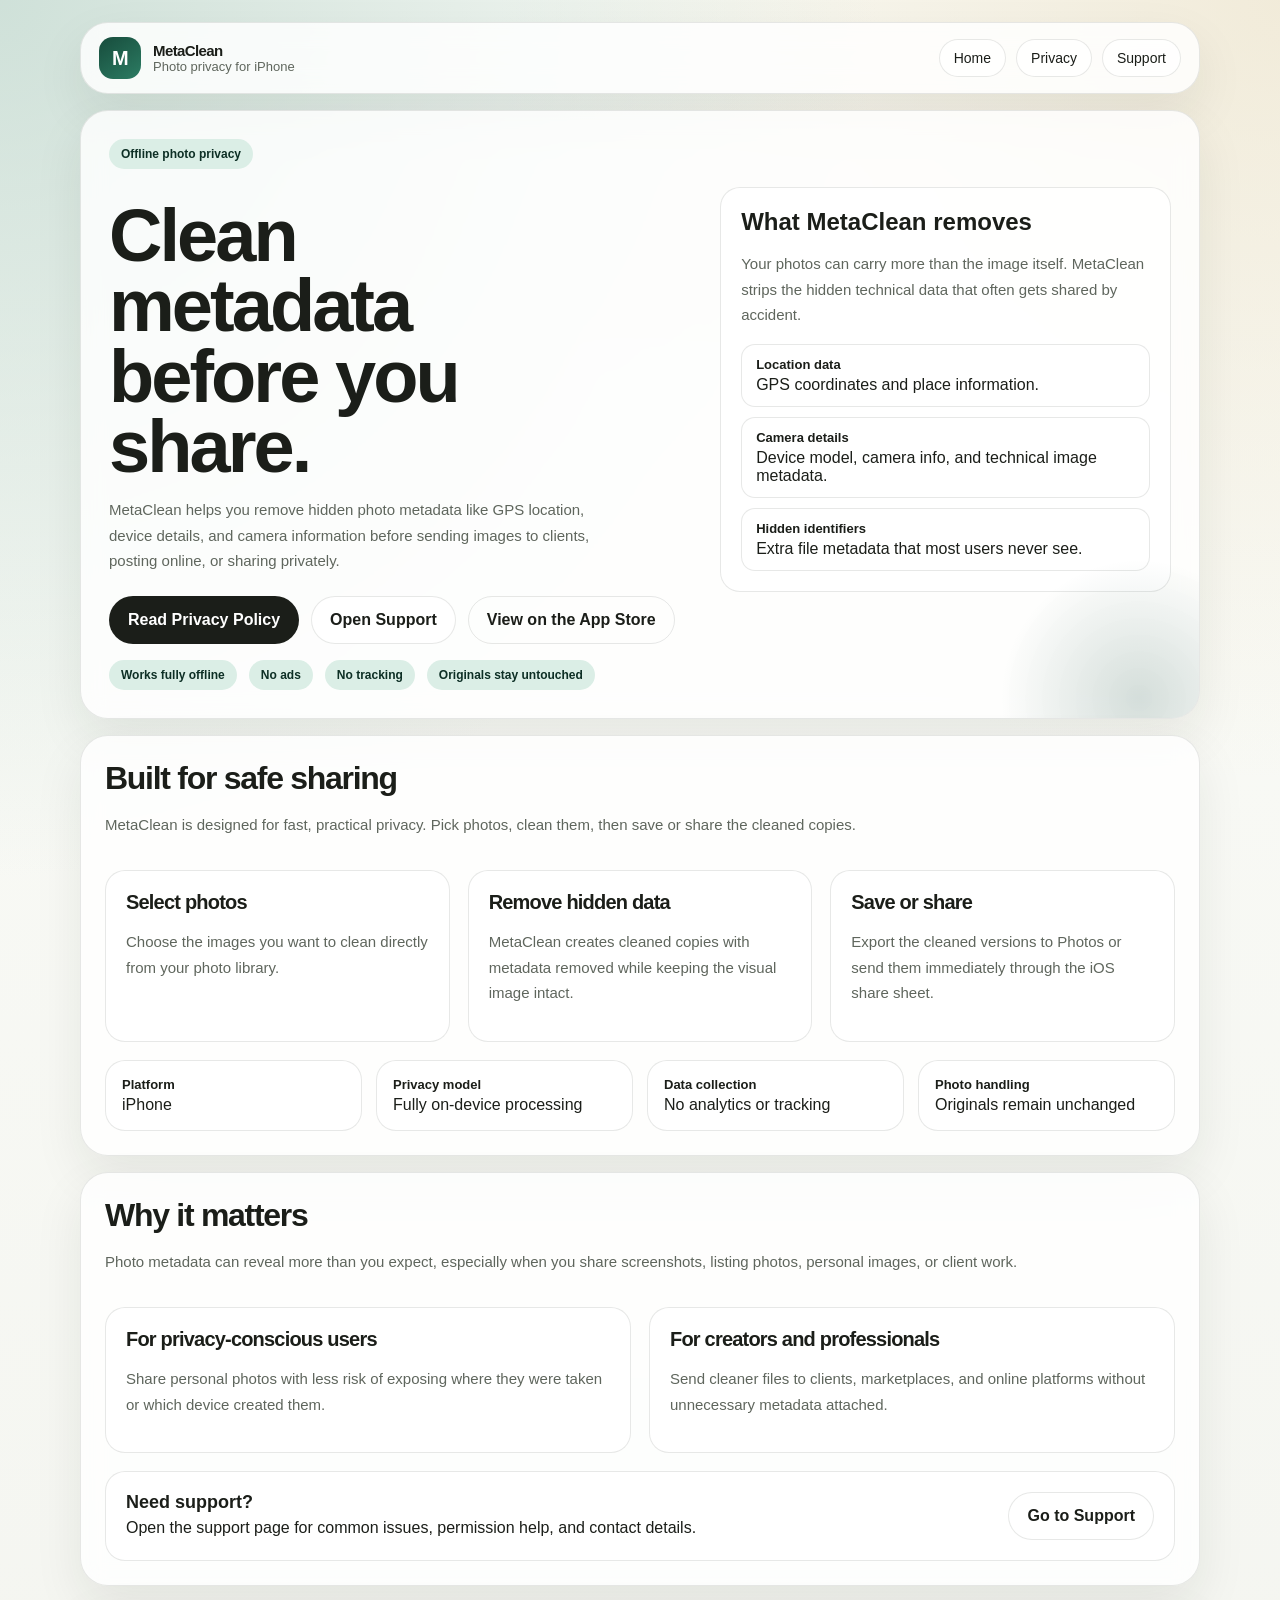
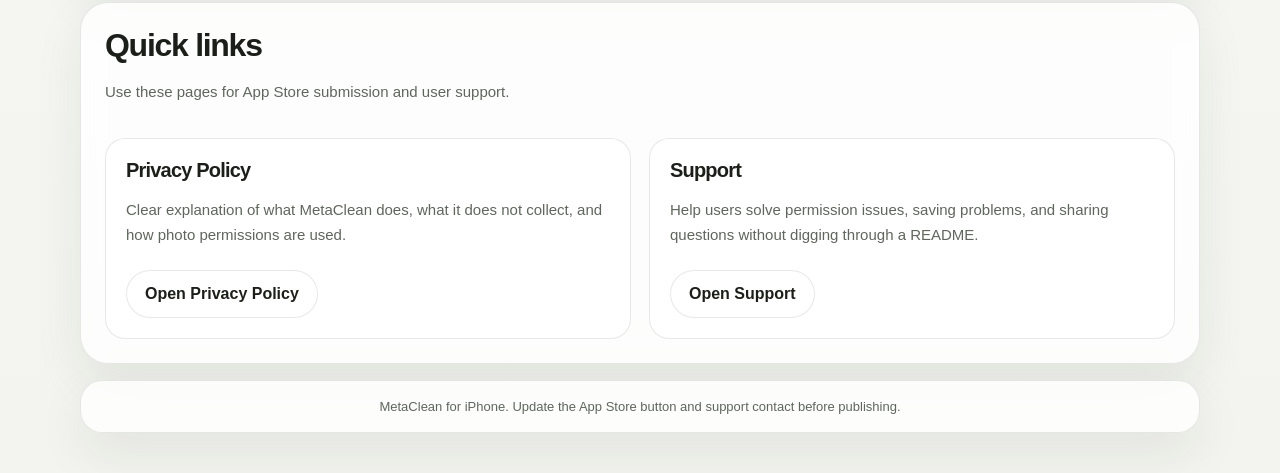
==== index.html @ 7aa1f801 "Add files via upload Add MetaClean landing, privacy, and support pages" ====
<!DOCTYPE html>
<html lang="en">
<head>
  <meta charset="utf-8">
  <meta name="viewport" content="width=device-width, initial-scale=1">
  <title>MetaClean | Clean Metadata. Keep Privacy.</title>
  <meta name="description" content="MetaClean is an iPhone app that removes hidden photo metadata like GPS location, device details, and camera information before you share.">
  <meta name="keywords" content="photo metadata remover iphone, remove exif ios, gps remover photos, privacy photo app, clean metadata, metaclean">
  <meta name="robots" content="index,follow">
  <meta property="og:type" content="website">
  <meta property="og:title" content="MetaClean | Clean Metadata. Keep Privacy.">
  <meta property="og:description" content="Remove hidden photo metadata before you share. MetaClean works fully on-device and keeps your original photos untouched.">
  <meta property="og:url" content="https://muradiye8285.github.io/metaclean-privacy-policy/">
  <meta property="og:site_name" content="MetaClean">
  <link rel="canonical" href="https://muradiye8285.github.io/metaclean-privacy-policy/">
  <link rel="stylesheet" href="styles.css">
  <script type="application/ld+json">
    {
      "@context": "https://schema.org",
      "@type": "SoftwareApplication",
      "name": "MetaClean",
      "operatingSystem": "iOS",
      "applicationCategory": "PhotoApplication",
      "description": "MetaClean removes hidden metadata from photos before you share them.",
      "url": "https://muradiye8285.github.io/metaclean-privacy-policy/",
      "offers": {
        "@type": "Offer",
        "price": "0",
        "priceCurrency": "USD"
      },
      "featureList": [
        "Remove GPS metadata",
        "Remove device and camera details",
        "Create cleaned copies while keeping originals unchanged",
        "Share or save cleaned photos",
        "Works fully offline"
      ]
    }
  </script>
</head>
<body>
  <main class="page">
    <header class="topbar">
      <a class="brand" href="index.html">
        <span class="brand-mark">M</span>
        <span class="brand-copy">
          <strong>MetaClean</strong>
          <span>Photo privacy for iPhone</span>
        </span>
      </a>
      <nav class="nav">
        <a href="index.html">Home</a>
        <a href="privacy.html">Privacy</a>
        <a href="support.html">Support</a>
      </nav>
    </header>

    <section class="hero">
      <span class="eyebrow">Offline photo privacy</span>
      <div class="hero-grid">
        <div class="hero-copy">
          <h1>Clean metadata before you share.</h1>
          <p>
            MetaClean helps you remove hidden photo metadata like GPS location,
            device details, and camera information before sending images to
            clients, posting online, or sharing privately.
          </p>
          <div class="actions">
            <a class="button" href="privacy.html">Read Privacy Policy</a>
            <a class="button secondary" href="support.html">Open Support</a>
            <a class="button ghost" href="https://apps.apple.com/us/app/metaclean-photo-privacy/id6758521423">View on the App Store</a>
          </div>
          <div class="chips">
            <span class="pill">Works fully offline</span>
            <span class="pill">No ads</span>
            <span class="pill">No tracking</span>
            <span class="pill">Originals stay untouched</span>
          </div>
        </div>

        <aside class="hero-panel">
          <h2>What MetaClean removes</h2>
          <p>Your photos can carry more than the image itself. MetaClean strips the hidden technical data that often gets shared by accident.</p>
          <div class="mini-list">
            <div>
              <strong>Location data</strong>
              <span>GPS coordinates and place information.</span>
            </div>
            <div>
              <strong>Camera details</strong>
              <span>Device model, camera info, and technical image metadata.</span>
            </div>
            <div>
              <strong>Hidden identifiers</strong>
              <span>Extra file metadata that most users never see.</span>
            </div>
          </div>
        </aside>
      </div>
    </section>

    <section class="section">
      <div class="section-head">
        <div>
          <h2>Built for safe sharing</h2>
          <p>MetaClean is designed for fast, practical privacy. Pick photos, clean them, then save or share the cleaned copies.</p>
        </div>
      </div>
      <div class="grid-3">
        <article class="card">
          <h3>Select photos</h3>
          <p>Choose the images you want to clean directly from your photo library.</p>
        </article>
        <article class="card">
          <h3>Remove hidden data</h3>
          <p>MetaClean creates cleaned copies with metadata removed while keeping the visual image intact.</p>
        </article>
        <article class="card">
          <h3>Save or share</h3>
          <p>Export the cleaned versions to Photos or send them immediately through the iOS share sheet.</p>
        </article>
      </div>

      <div class="meta-grid">
        <div class="meta-block">
          <strong>Platform</strong>
          <span>iPhone</span>
        </div>
        <div class="meta-block">
          <strong>Privacy model</strong>
          <span>Fully on-device processing</span>
        </div>
        <div class="meta-block">
          <strong>Data collection</strong>
          <span>No analytics or tracking</span>
        </div>
        <div class="meta-block">
          <strong>Photo handling</strong>
          <span>Originals remain unchanged</span>
        </div>
      </div>
    </section>

    <section class="section">
      <div class="section-head">
        <div>
          <h2>Why it matters</h2>
          <p>Photo metadata can reveal more than you expect, especially when you share screenshots, listing photos, personal images, or client work.</p>
        </div>
      </div>
      <div class="grid-2">
        <article class="card">
          <h3>For privacy-conscious users</h3>
          <p>Share personal photos with less risk of exposing where they were taken or which device created them.</p>
        </article>
        <article class="card">
          <h3>For creators and professionals</h3>
          <p>Send cleaner files to clients, marketplaces, and online platforms without unnecessary metadata attached.</p>
        </article>
      </div>
      <div class="callout">
        <div>
          <strong>Need support?</strong>
          <span>Open the support page for common issues, permission help, and contact details.</span>
        </div>
        <a class="button secondary" href="support.html">Go to Support</a>
      </div>
    </section>

    <section class="section">
      <div class="section-head">
        <div>
          <h2>Quick links</h2>
          <p>Use these pages for App Store submission and user support.</p>
        </div>
      </div>
      <div class="grid-2">
        <article class="card">
          <h3>Privacy Policy</h3>
          <p>Clear explanation of what MetaClean does, what it does not collect, and how photo permissions are used.</p>
          <div class="actions">
            <a class="button secondary" href="privacy.html">Open Privacy Policy</a>
          </div>
        </article>
        <article class="card">
          <h3>Support</h3>
          <p>Help users solve permission issues, saving problems, and sharing questions without digging through a README.</p>
          <div class="actions">
            <a class="button secondary" href="support.html">Open Support</a>
          </div>
        </article>
      </div>
    </section>

    <footer class="footer">
      MetaClean for iPhone. Update the App Store button and support contact before publishing.
    </footer>
  </main>
</body>
</html>
---- styles.css ----
:root {
  color-scheme: light;
  --bg: #f3f4ef;
  --bg-strong: #e7eadf;
  --panel: rgba(255, 255, 255, 0.82);
  --panel-strong: #ffffff;
  --text: #1b1e19;
  --muted: #5f665d;
  --line: rgba(27, 30, 25, 0.1);
  --accent: #174c3c;
  --accent-soft: #dbeee6;
  --accent-strong: #0d2f25;
  --warm: #ede7d7;
  --shadow: 0 20px 50px rgba(23, 35, 28, 0.08);
  --radius-xl: 28px;
  --radius-lg: 20px;
  --radius-md: 16px;
  --max: 1120px;
}

* {
  box-sizing: border-box;
}

html {
  scroll-behavior: smooth;
}

body {
  margin: 0;
  font-family: Inter, "Segoe UI", Arial, sans-serif;
  color: var(--text);
  background:
    radial-gradient(circle at top left, rgba(196, 218, 209, 0.8), transparent 36%),
    radial-gradient(circle at top right, rgba(239, 231, 210, 0.8), transparent 32%),
    linear-gradient(180deg, #fbfcf8 0%, var(--bg) 100%);
}

a {
  color: inherit;
}

img {
  max-width: 100%;
  display: block;
}

.page {
  width: min(calc(100% - 28px), var(--max));
  margin: 0 auto;
  padding: 22px 0 40px;
}

.topbar,
.hero,
.section,
.footer {
  backdrop-filter: blur(12px);
  background: var(--panel);
  border: 1px solid var(--line);
  box-shadow: var(--shadow);
}

.topbar,
.hero,
.section {
  border-radius: var(--radius-xl);
}

.topbar {
  display: flex;
  align-items: center;
  justify-content: space-between;
  gap: 16px;
  padding: 14px 18px;
}

.brand {
  display: flex;
  align-items: center;
  gap: 12px;
  text-decoration: none;
}

.brand-mark {
  width: 42px;
  height: 42px;
  border-radius: 14px;
  display: grid;
  place-items: center;
  background: linear-gradient(145deg, var(--accent), #2c7c63);
  color: #fff;
  font-size: 20px;
  font-weight: 800;
  letter-spacing: -0.04em;
}

.brand-copy strong,
.hero h1,
.section h2,
.card h3,
.faq h3 {
  letter-spacing: -0.04em;
}

.brand-copy strong {
  display: block;
  font-size: 15px;
}

.brand-copy span {
  display: block;
  font-size: 13px;
  color: var(--muted);
}

.nav {
  display: flex;
  flex-wrap: wrap;
  gap: 10px;
}

.nav a,
.chip,
.button {
  border-radius: 999px;
  text-decoration: none;
}

.nav a,
.chip {
  border: 1px solid var(--line);
  background: rgba(255, 255, 255, 0.7);
}

.nav a {
  padding: 10px 14px;
  font-size: 14px;
}

.hero {
  margin-top: 16px;
  padding: 28px;
  overflow: hidden;
  position: relative;
}

.hero::after {
  content: "";
  position: absolute;
  inset: auto -80px -120px auto;
  width: 280px;
  height: 280px;
  border-radius: 50%;
  background: radial-gradient(circle, rgba(23, 76, 60, 0.18), transparent 70%);
  pointer-events: none;
}

.eyebrow,
.pill {
  display: inline-flex;
  align-items: center;
  gap: 8px;
  padding: 8px 12px;
  font-size: 12px;
  font-weight: 700;
  color: var(--accent-strong);
  background: var(--accent-soft);
  border-radius: 999px;
}

.hero-grid,
.grid-2,
.grid-3 {
  display: grid;
  gap: 18px;
}

.hero-grid {
  grid-template-columns: 1.25fr 0.95fr;
  align-items: start;
  margin-top: 18px;
}

.hero h1 {
  margin: 14px 0 12px;
  font-size: clamp(38px, 7vw, 74px);
  line-height: 0.95;
  max-width: 10ch;
}

.hero p,
.section p,
.card p,
.faq p,
li {
  color: var(--muted);
  line-height: 1.7;
  font-size: 15px;
}

.hero-copy p {
  max-width: 58ch;
}

.actions,
.chips {
  display: flex;
  flex-wrap: wrap;
  gap: 12px;
}

.actions {
  margin-top: 22px;
}

.chips {
  margin-top: 16px;
}

.button {
  display: inline-flex;
  align-items: center;
  justify-content: center;
  min-height: 48px;
  padding: 0 18px;
  border: 1px solid transparent;
  background: var(--text);
  color: #fff;
  font-weight: 700;
}

.button.secondary {
  background: rgba(255, 255, 255, 0.75);
  border-color: var(--line);
  color: var(--text);
}

.button.ghost {
  background: transparent;
  border-color: var(--line);
  color: var(--text);
}

.hero-panel,
.card,
.faq,
.meta-block,
.callout {
  background: rgba(255, 255, 255, 0.78);
  border: 1px solid var(--line);
  border-radius: var(--radius-lg);
}

.hero-panel {
  padding: 20px;
}

.hero-panel h2 {
  margin: 0 0 10px;
  font-size: 24px;
}

.mini-list {
  display: grid;
  gap: 10px;
  margin-top: 16px;
}

.mini-list div {
  padding: 12px 14px;
  background: var(--panel-strong);
  border: 1px solid var(--line);
  border-radius: 14px;
}

.mini-list strong,
.meta-block strong {
  display: block;
  font-size: 13px;
  margin-bottom: 4px;
}

.section {
  margin-top: 16px;
  padding: 24px;
}

.section h2 {
  margin: 0 0 10px;
  font-size: 32px;
}

.section-head {
  display: flex;
  justify-content: space-between;
  align-items: end;
  gap: 14px;
  margin-bottom: 18px;
}

.grid-2 {
  grid-template-columns: repeat(2, minmax(0, 1fr));
}

.grid-3 {
  grid-template-columns: repeat(3, minmax(0, 1fr));
}

.card {
  padding: 20px;
}

.card h3,
.faq h3 {
  margin: 0 0 10px;
  font-size: 20px;
}

.feature-list,
.plain-list {
  margin: 14px 0 0;
  padding-left: 18px;
}

.meta-grid {
  display: grid;
  grid-template-columns: repeat(4, minmax(0, 1fr));
  gap: 14px;
  margin-top: 18px;
}

.meta-block {
  padding: 16px;
}

.faq-grid {
  display: grid;
  gap: 14px;
}

.faq {
  padding: 18px;
}

.callout {
  display: flex;
  flex-wrap: wrap;
  justify-content: space-between;
  gap: 16px;
  padding: 20px;
  margin-top: 18px;
}

.callout strong {
  display: block;
  margin-bottom: 6px;
  font-size: 18px;
}

.footer {
  margin-top: 16px;
  border-radius: 22px;
  padding: 18px 20px;
  text-align: center;
  color: var(--muted);
  font-size: 13px;
}

.legal {
  display: grid;
  gap: 14px;
}

.legal section {
  padding: 20px;
  background: rgba(255, 255, 255, 0.74);
  border: 1px solid var(--line);
  border-radius: 18px;
}

.legal h3 {
  margin: 0 0 10px;
  font-size: 20px;
  letter-spacing: -0.03em;
}

@media (max-width: 920px) {
  .hero-grid,
  .grid-2,
  .grid-3,
  .meta-grid {
    grid-template-columns: 1fr;
  }

  .section-head,
  .topbar {
    align-items: start;
    flex-direction: column;
  }

  .hero h1 {
    max-width: 12ch;
  }
}

@media (max-width: 640px) {
  .page {
    width: min(calc(100% - 18px), var(--max));
    padding-top: 14px;
  }

  .hero,
  .section {
    padding: 20px;
  }

  .hero h1 {
    font-size: clamp(34px, 11vw, 52px);
    max-width: 100%;
  }
}
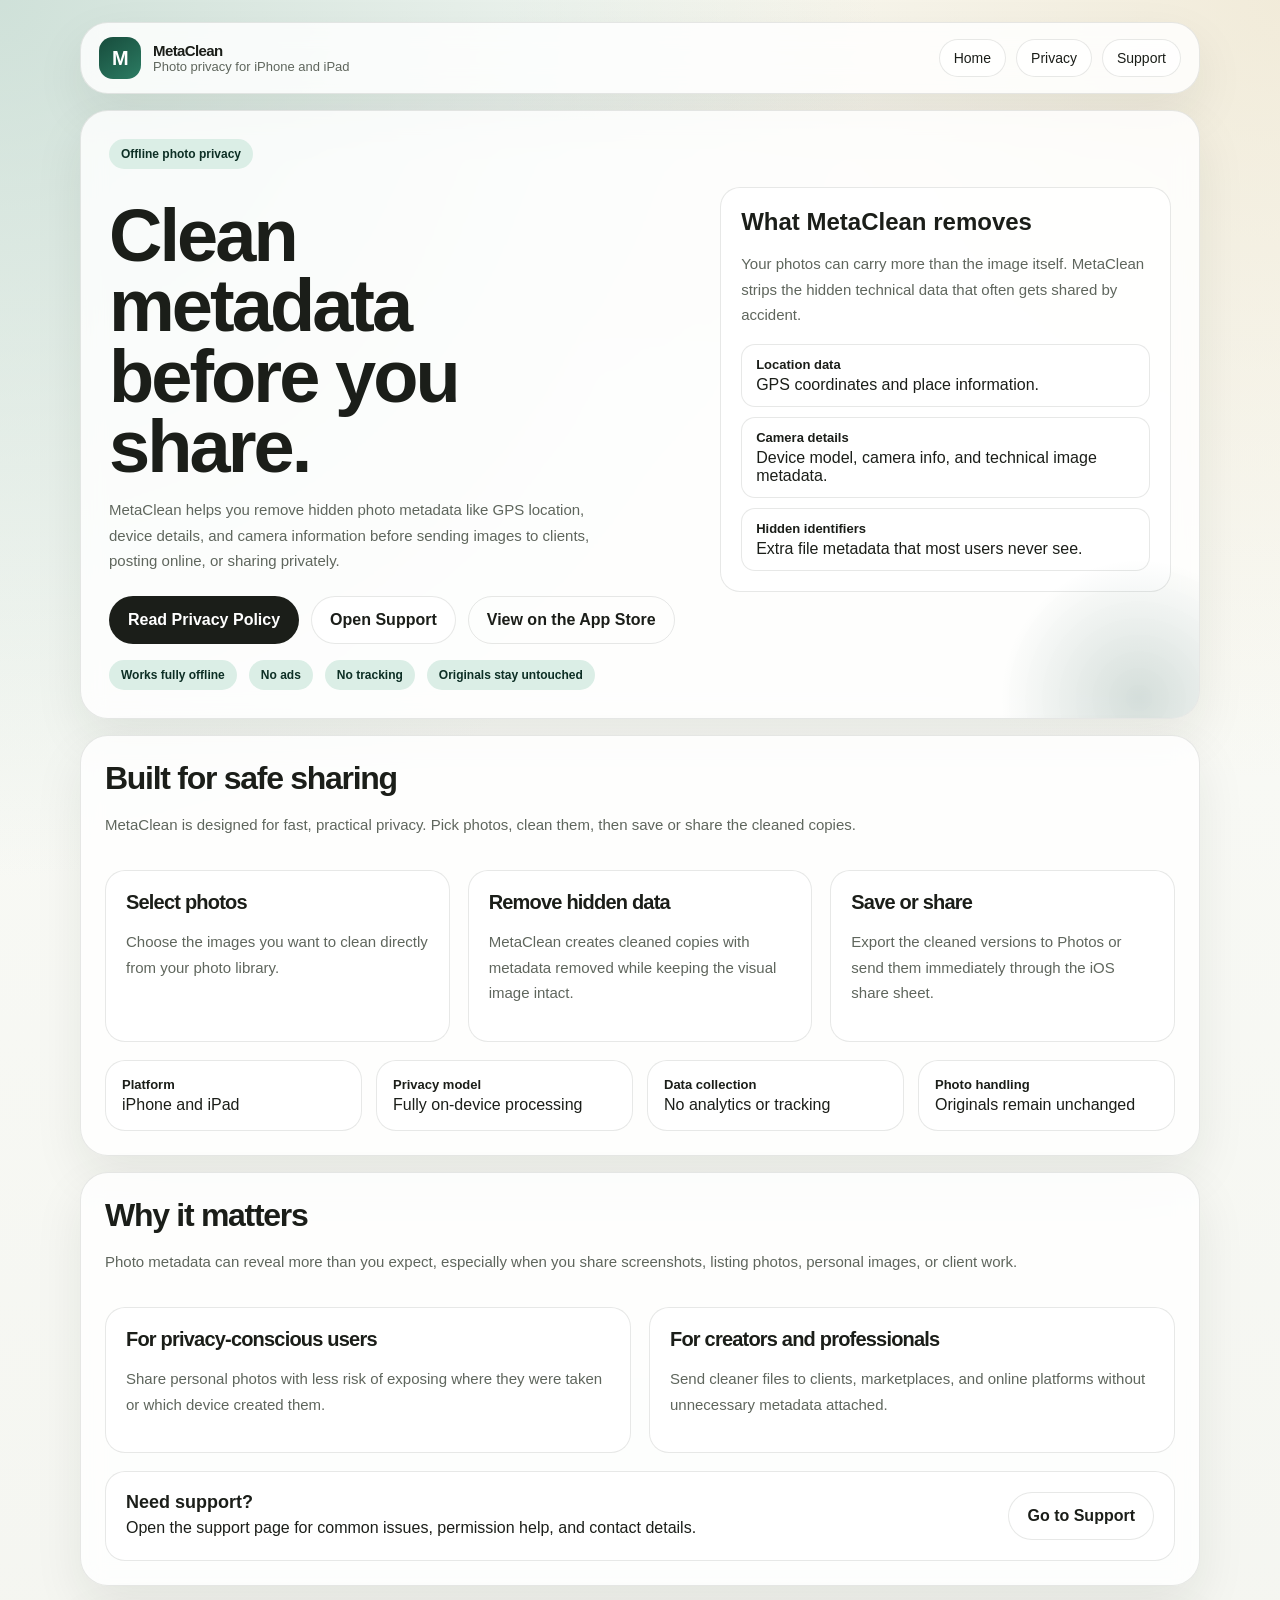
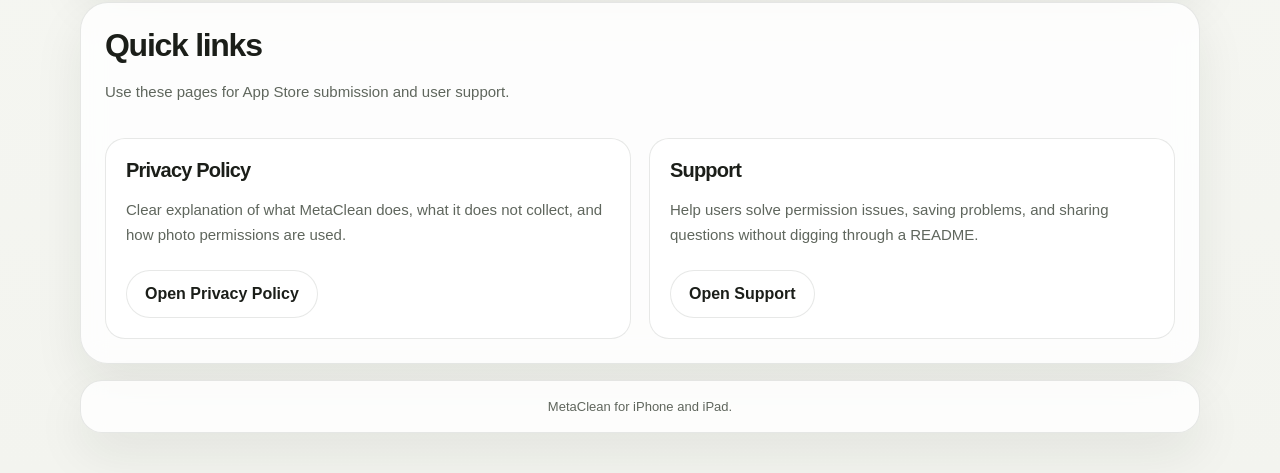
==== commit e51210e8: "Polish MetaClean privacy pages" ====
--- a/index.html
+++ b/index.html
@@ -4,7 +4,7 @@
   <meta charset="utf-8">
   <meta name="viewport" content="width=device-width, initial-scale=1">
   <title>MetaClean | Clean Metadata. Keep Privacy.</title>
-  <meta name="description" content="MetaClean is an iPhone app that removes hidden photo metadata like GPS location, device details, and camera information before you share.">
+  <meta name="description" content="MetaClean is an iPhone and iPad app that removes hidden photo metadata like GPS location, device details, and camera information before you share.">
   <meta name="keywords" content="photo metadata remover iphone, remove exif ios, gps remover photos, privacy photo app, clean metadata, metaclean">
   <meta name="robots" content="index,follow">
   <meta property="og:type" content="website">
@@ -45,7 +45,7 @@
         <span class="brand-mark">M</span>
         <span class="brand-copy">
           <strong>MetaClean</strong>
-          <span>Photo privacy for iPhone</span>
+          <span>Photo privacy for iPhone and iPad</span>
         </span>
       </a>
       <nav class="nav">
@@ -124,7 +124,7 @@
       <div class="meta-grid">
         <div class="meta-block">
           <strong>Platform</strong>
-          <span>iPhone</span>
+          <span>iPhone and iPad</span>
         </div>
         <div class="meta-block">
           <strong>Privacy model</strong>
@@ -193,7 +193,7 @@
     </section>
 
     <footer class="footer">
-      MetaClean for iPhone. Update the App Store button and support contact before publishing.
+      MetaClean for iPhone and iPad.
     </footer>
   </main>
 </body>
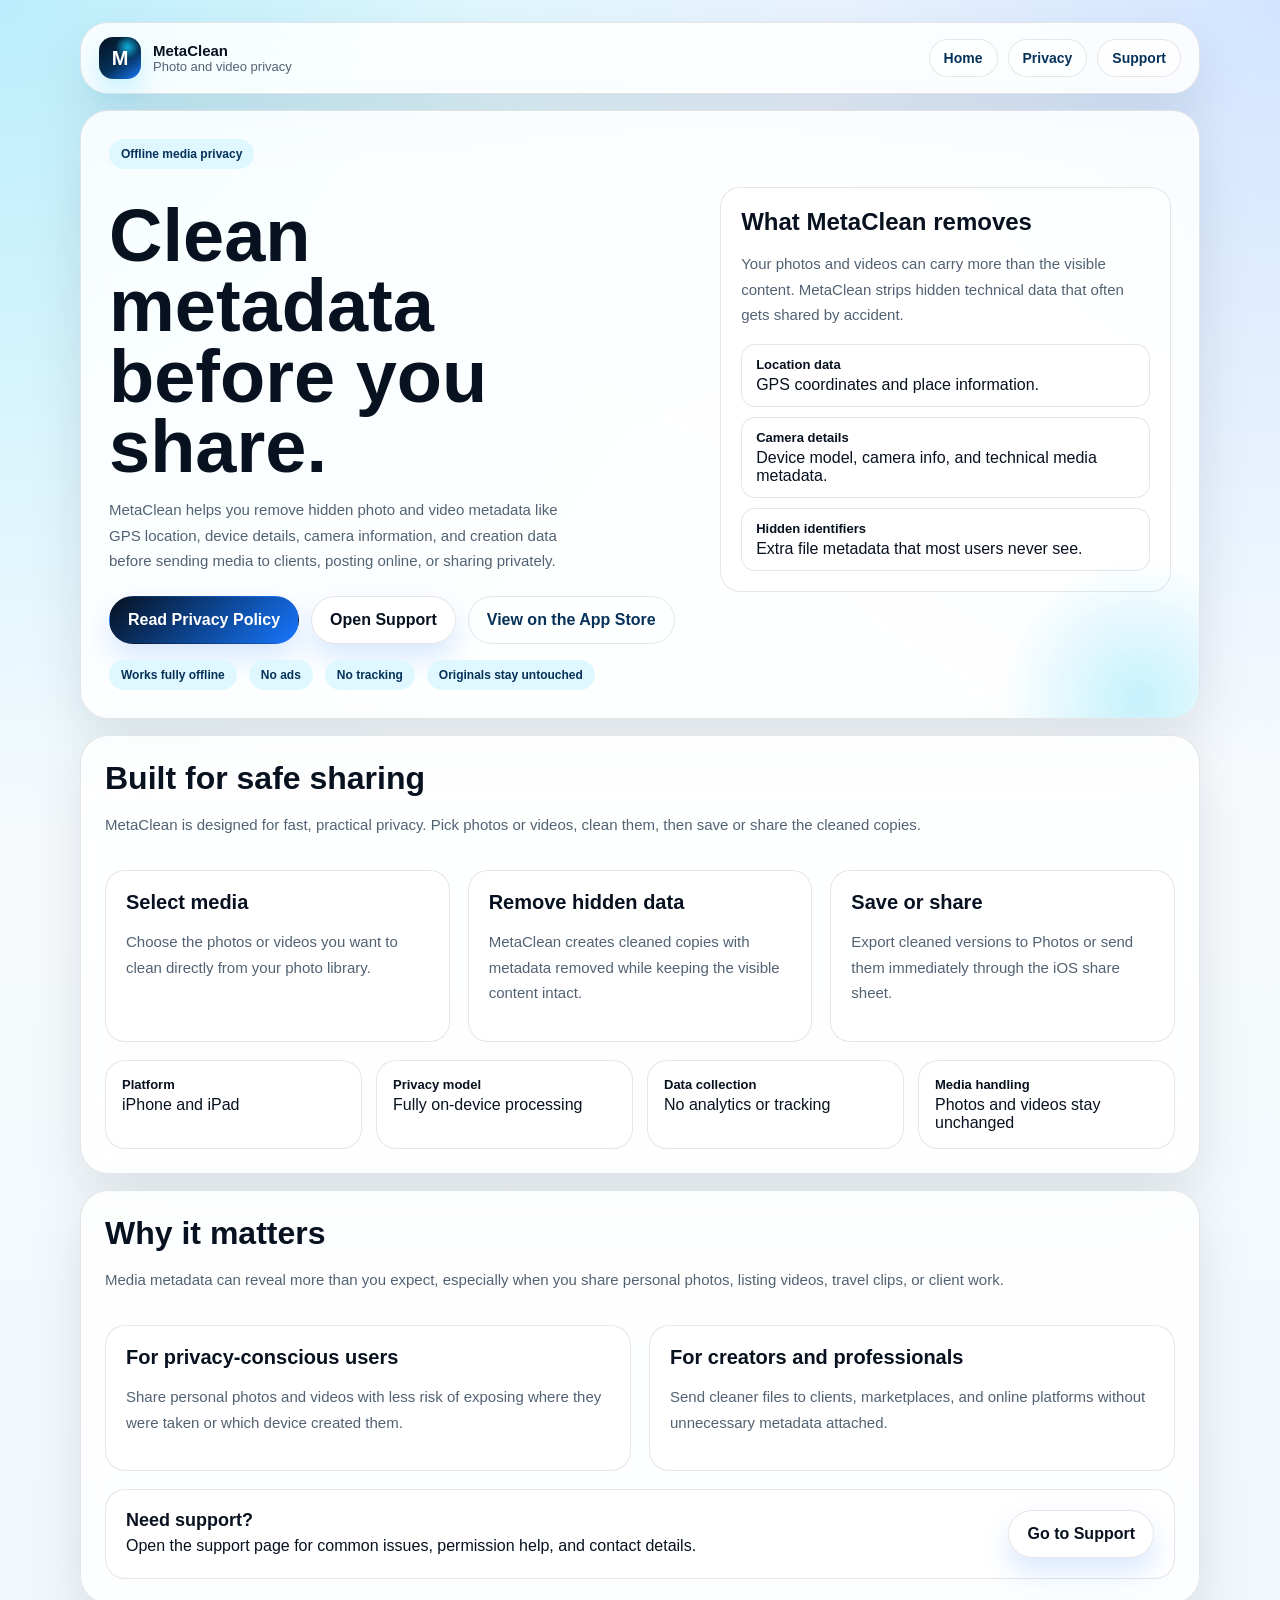
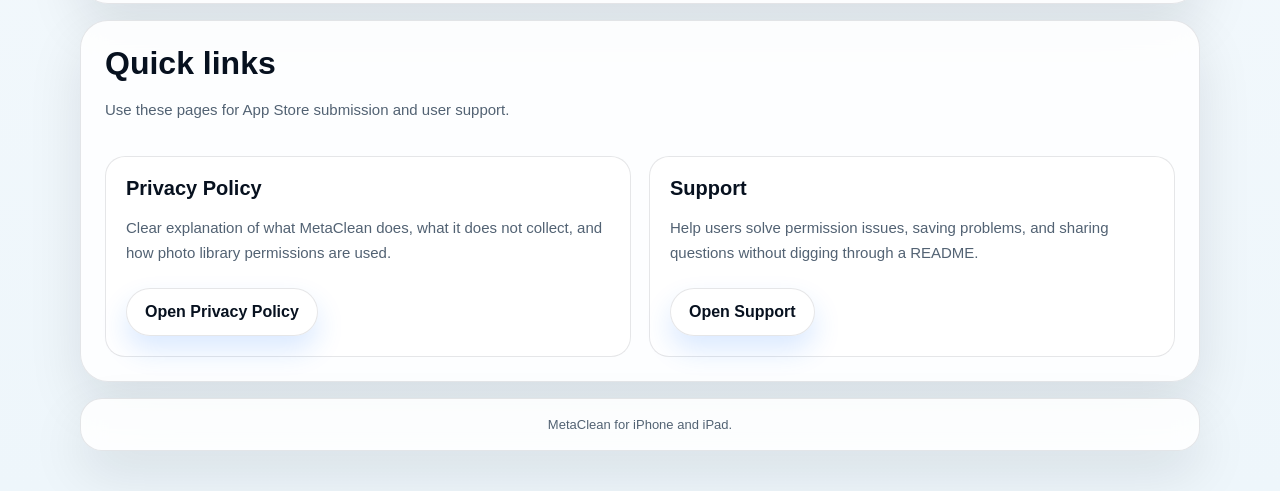
==== commit 05e59f45: "Add files via upload" ====
--- a/index.html
+++ b/index.html
@@ -4,12 +4,12 @@
   <meta charset="utf-8">
   <meta name="viewport" content="width=device-width, initial-scale=1">
   <title>MetaClean | Clean Metadata. Keep Privacy.</title>
-  <meta name="description" content="MetaClean is an iPhone and iPad app that removes hidden photo metadata like GPS location, device details, and camera information before you share.">
-  <meta name="keywords" content="photo metadata remover iphone, remove exif ios, gps remover photos, privacy photo app, clean metadata, metaclean">
+  <meta name="description" content="MetaClean is an iPhone and iPad app that removes hidden photo and video metadata like GPS location, device details, camera information, and creation data before you share.">
+  <meta name="keywords" content="photo metadata remover iphone, video metadata remover ios, remove exif ios, gps remover photos, privacy photo app, clean metadata, metaclean">
   <meta name="robots" content="index,follow">
   <meta property="og:type" content="website">
   <meta property="og:title" content="MetaClean | Clean Metadata. Keep Privacy.">
-  <meta property="og:description" content="Remove hidden photo metadata before you share. MetaClean works fully on-device and keeps your original photos untouched.">
+  <meta property="og:description" content="Remove hidden photo and video metadata before you share. MetaClean works fully on-device and keeps your originals untouched.">
   <meta property="og:url" content="https://muradiye8285.github.io/metaclean-privacy-policy/">
   <meta property="og:site_name" content="MetaClean">
   <link rel="canonical" href="https://muradiye8285.github.io/metaclean-privacy-policy/">
@@ -21,7 +21,7 @@
       "name": "MetaClean",
       "operatingSystem": "iOS",
       "applicationCategory": "PhotoApplication",
-      "description": "MetaClean removes hidden metadata from photos before you share them.",
+      "description": "MetaClean removes hidden metadata from photos and videos before you share them.",
       "url": "https://muradiye8285.github.io/metaclean-privacy-policy/",
       "offers": {
         "@type": "Offer",
@@ -32,7 +32,7 @@
         "Remove GPS metadata",
         "Remove device and camera details",
         "Create cleaned copies while keeping originals unchanged",
-        "Share or save cleaned photos",
+        "Share or save cleaned photos and videos",
         "Works fully offline"
       ]
     }
@@ -45,7 +45,7 @@
         <span class="brand-mark">M</span>
         <span class="brand-copy">
           <strong>MetaClean</strong>
-          <span>Photo privacy for iPhone and iPad</span>
+          <span>Photo and video privacy</span>
         </span>
       </a>
       <nav class="nav">
@@ -56,13 +56,13 @@
     </header>
 
     <section class="hero">
-      <span class="eyebrow">Offline photo privacy</span>
+      <span class="eyebrow">Offline media privacy</span>
       <div class="hero-grid">
         <div class="hero-copy">
           <h1>Clean metadata before you share.</h1>
           <p>
-            MetaClean helps you remove hidden photo metadata like GPS location,
-            device details, and camera information before sending images to
+            MetaClean helps you remove hidden photo and video metadata like GPS location,
+            device details, camera information, and creation data before sending media to
             clients, posting online, or sharing privately.
           </p>
           <div class="actions">
@@ -80,7 +80,7 @@
 
         <aside class="hero-panel">
           <h2>What MetaClean removes</h2>
-          <p>Your photos can carry more than the image itself. MetaClean strips the hidden technical data that often gets shared by accident.</p>
+          <p>Your photos and videos can carry more than the visible content. MetaClean strips hidden technical data that often gets shared by accident.</p>
           <div class="mini-list">
             <div>
               <strong>Location data</strong>
@@ -88,7 +88,7 @@
             </div>
             <div>
               <strong>Camera details</strong>
-              <span>Device model, camera info, and technical image metadata.</span>
+              <span>Device model, camera info, and technical media metadata.</span>
             </div>
             <div>
               <strong>Hidden identifiers</strong>
@@ -103,21 +103,21 @@
       <div class="section-head">
         <div>
           <h2>Built for safe sharing</h2>
-          <p>MetaClean is designed for fast, practical privacy. Pick photos, clean them, then save or share the cleaned copies.</p>
+          <p>MetaClean is designed for fast, practical privacy. Pick photos or videos, clean them, then save or share the cleaned copies.</p>
         </div>
       </div>
       <div class="grid-3">
         <article class="card">
-          <h3>Select photos</h3>
-          <p>Choose the images you want to clean directly from your photo library.</p>
+          <h3>Select media</h3>
+          <p>Choose the photos or videos you want to clean directly from your photo library.</p>
         </article>
         <article class="card">
           <h3>Remove hidden data</h3>
-          <p>MetaClean creates cleaned copies with metadata removed while keeping the visual image intact.</p>
+          <p>MetaClean creates cleaned copies with metadata removed while keeping the visible content intact.</p>
         </article>
         <article class="card">
           <h3>Save or share</h3>
-          <p>Export the cleaned versions to Photos or send them immediately through the iOS share sheet.</p>
+          <p>Export cleaned versions to Photos or send them immediately through the iOS share sheet.</p>
         </article>
       </div>
 
@@ -135,8 +135,8 @@
           <span>No analytics or tracking</span>
         </div>
         <div class="meta-block">
-          <strong>Photo handling</strong>
-          <span>Originals remain unchanged</span>
+          <strong>Media handling</strong>
+          <span>Photos and videos stay unchanged</span>
         </div>
       </div>
     </section>
@@ -145,13 +145,13 @@
       <div class="section-head">
         <div>
           <h2>Why it matters</h2>
-          <p>Photo metadata can reveal more than you expect, especially when you share screenshots, listing photos, personal images, or client work.</p>
+          <p>Media metadata can reveal more than you expect, especially when you share personal photos, listing videos, travel clips, or client work.</p>
         </div>
       </div>
       <div class="grid-2">
         <article class="card">
           <h3>For privacy-conscious users</h3>
-          <p>Share personal photos with less risk of exposing where they were taken or which device created them.</p>
+          <p>Share personal photos and videos with less risk of exposing where they were taken or which device created them.</p>
         </article>
         <article class="card">
           <h3>For creators and professionals</h3>
@@ -177,7 +177,7 @@
       <div class="grid-2">
         <article class="card">
           <h3>Privacy Policy</h3>
-          <p>Clear explanation of what MetaClean does, what it does not collect, and how photo permissions are used.</p>
+          <p>Clear explanation of what MetaClean does, what it does not collect, and how photo library permissions are used.</p>
           <div class="actions">
             <a class="button secondary" href="privacy.html">Open Privacy Policy</a>
           </div>
--- a/styles.css
+++ b/styles.css
@@ -1,17 +1,18 @@
 :root {
   color-scheme: light;
-  --bg: #f3f4ef;
-  --bg-strong: #e7eadf;
-  --panel: rgba(255, 255, 255, 0.82);
+  --bg: #eef6fb;
+  --bg-strong: #d9eef8;
+  --panel: rgba(255, 255, 255, 0.86);
   --panel-strong: #ffffff;
-  --text: #1b1e19;
-  --muted: #5f665d;
-  --line: rgba(27, 30, 25, 0.1);
-  --accent: #174c3c;
-  --accent-soft: #dbeee6;
-  --accent-strong: #0d2f25;
-  --warm: #ede7d7;
-  --shadow: 0 20px 50px rgba(23, 35, 28, 0.08);
+  --text: #07111f;
+  --muted: #526273;
+  --line: rgba(7, 17, 31, 0.1);
+  --accent: #12c7f5;
+  --accent-soft: #dff7ff;
+  --accent-strong: #06325a;
+  --electric: #1677ff;
+  --navy: #05111f;
+  --shadow: 0 22px 54px rgba(5, 17, 31, 0.1);
   --radius-xl: 28px;
   --radius-lg: 20px;
   --radius-md: 16px;
@@ -31,9 +32,9 @@
   font-family: Inter, "Segoe UI", Arial, sans-serif;
   color: var(--text);
   background:
-    radial-gradient(circle at top left, rgba(196, 218, 209, 0.8), transparent 36%),
-    radial-gradient(circle at top right, rgba(239, 231, 210, 0.8), transparent 32%),
-    linear-gradient(180deg, #fbfcf8 0%, var(--bg) 100%);
+    radial-gradient(circle at top left, rgba(18, 199, 245, 0.28), transparent 34%),
+    radial-gradient(circle at top right, rgba(22, 119, 255, 0.18), transparent 32%),
+    linear-gradient(180deg, #fbfdff 0%, var(--bg) 100%);
 }
 
 a {
@@ -88,11 +89,14 @@
   border-radius: 14px;
   display: grid;
   place-items: center;
-  background: linear-gradient(145deg, var(--accent), #2c7c63);
+  background:
+    radial-gradient(circle at 68% 24%, rgba(18, 199, 245, 0.85), transparent 28%),
+    linear-gradient(145deg, var(--navy), var(--accent-strong) 58%, var(--electric));
   color: #fff;
   font-size: 20px;
   font-weight: 800;
-  letter-spacing: -0.04em;
+  letter-spacing: 0;
+  box-shadow: 0 12px 26px rgba(18, 199, 245, 0.22);
 }
 
 .brand-copy strong,
@@ -100,7 +104,7 @@
 .section h2,
 .card h3,
 .faq h3 {
-  letter-spacing: -0.04em;
+  letter-spacing: 0;
 }
 
 .brand-copy strong {
@@ -136,6 +140,8 @@
 .nav a {
   padding: 10px 14px;
   font-size: 14px;
+  color: var(--accent-strong);
+  font-weight: 700;
 }
 
 .hero {
@@ -152,7 +158,7 @@
   width: 280px;
   height: 280px;
   border-radius: 50%;
-  background: radial-gradient(circle, rgba(23, 76, 60, 0.18), transparent 70%);
+  background: radial-gradient(circle, rgba(18, 199, 245, 0.24), transparent 70%);
   pointer-events: none;
 }
 
@@ -225,9 +231,10 @@
   min-height: 48px;
   padding: 0 18px;
   border: 1px solid transparent;
-  background: var(--text);
+  background: linear-gradient(135deg, var(--navy), var(--electric));
   color: #fff;
   font-weight: 700;
+  box-shadow: 0 14px 28px rgba(22, 119, 255, 0.16);
 }
 
 .button.secondary {
@@ -239,7 +246,8 @@
 .button.ghost {
   background: transparent;
   border-color: var(--line);
-  color: var(--text);
+  color: var(--accent-strong);
+  box-shadow: none;
 }
 
 .hero-panel,
@@ -382,7 +390,7 @@
 .legal h3 {
   margin: 0 0 10px;
   font-size: 20px;
-  letter-spacing: -0.03em;
+  letter-spacing: 0;
 }
 
 @media (max-width: 920px) {
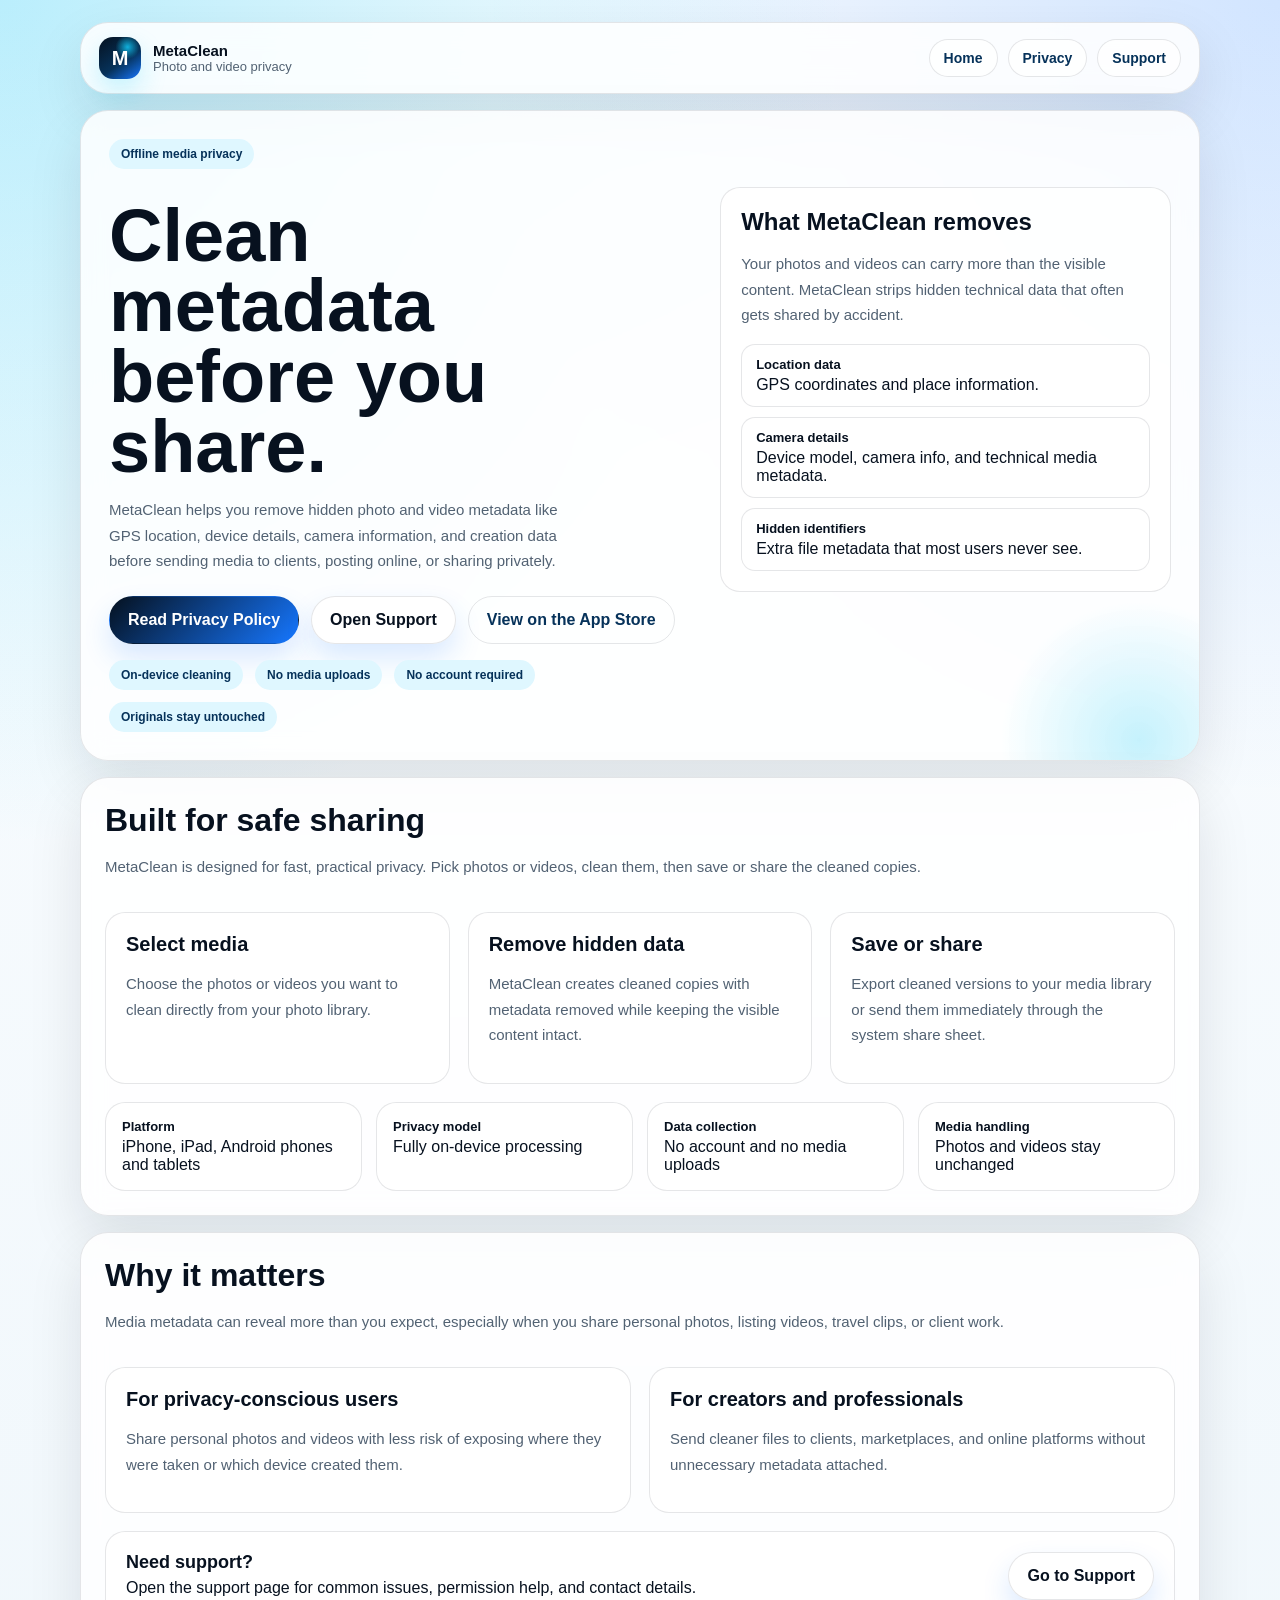
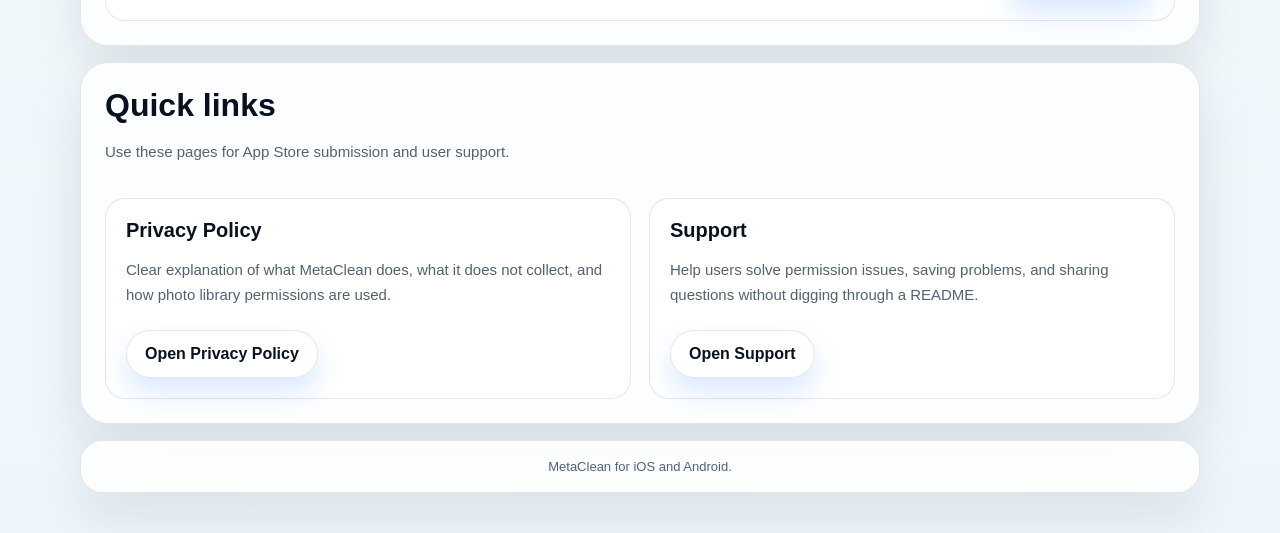
==== commit 2fbf6617: "Update policy for Android release" ====
--- a/index.html
+++ b/index.html
@@ -4,7 +4,7 @@
   <meta charset="utf-8">
   <meta name="viewport" content="width=device-width, initial-scale=1">
   <title>MetaClean | Clean Metadata. Keep Privacy.</title>
-  <meta name="description" content="MetaClean is an iPhone and iPad app that removes hidden photo and video metadata like GPS location, device details, camera information, and creation data before you share.">
+  <meta name="description" content="MetaClean for iOS and Android removes hidden photo and video metadata like GPS location, device details, camera information, and creation data before you share.">
   <meta name="keywords" content="photo metadata remover iphone, video metadata remover ios, remove exif ios, gps remover photos, privacy photo app, clean metadata, metaclean">
   <meta name="robots" content="index,follow">
   <meta property="og:type" content="website">
@@ -19,7 +19,7 @@
       "@context": "https://schema.org",
       "@type": "SoftwareApplication",
       "name": "MetaClean",
-      "operatingSystem": "iOS",
+      "operatingSystem": "iOS, Android",
       "applicationCategory": "PhotoApplication",
       "description": "MetaClean removes hidden metadata from photos and videos before you share them.",
       "url": "https://muradiye8285.github.io/metaclean-privacy-policy/",
@@ -71,9 +71,9 @@
             <a class="button ghost" href="https://apps.apple.com/us/app/metaclean-photo-privacy/id6758521423">View on the App Store</a>
           </div>
           <div class="chips">
-            <span class="pill">Works fully offline</span>
-            <span class="pill">No ads</span>
-            <span class="pill">No tracking</span>
+            <span class="pill">On-device cleaning</span>
+            <span class="pill">No media uploads</span>
+            <span class="pill">No account required</span>
             <span class="pill">Originals stay untouched</span>
           </div>
         </div>
@@ -117,14 +117,14 @@
         </article>
         <article class="card">
           <h3>Save or share</h3>
-          <p>Export cleaned versions to Photos or send them immediately through the iOS share sheet.</p>
+          <p>Export cleaned versions to your media library or send them immediately through the system share sheet.</p>
         </article>
       </div>
 
       <div class="meta-grid">
         <div class="meta-block">
           <strong>Platform</strong>
-          <span>iPhone and iPad</span>
+          <span>iPhone, iPad, Android phones and tablets</span>
         </div>
         <div class="meta-block">
           <strong>Privacy model</strong>
@@ -132,7 +132,7 @@
         </div>
         <div class="meta-block">
           <strong>Data collection</strong>
-          <span>No analytics or tracking</span>
+          <span>No account and no media uploads</span>
         </div>
         <div class="meta-block">
           <strong>Media handling</strong>
@@ -193,7 +193,7 @@
     </section>
 
     <footer class="footer">
-      MetaClean for iPhone and iPad.
+      MetaClean for iOS and Android.
     </footer>
   </main>
 </body>
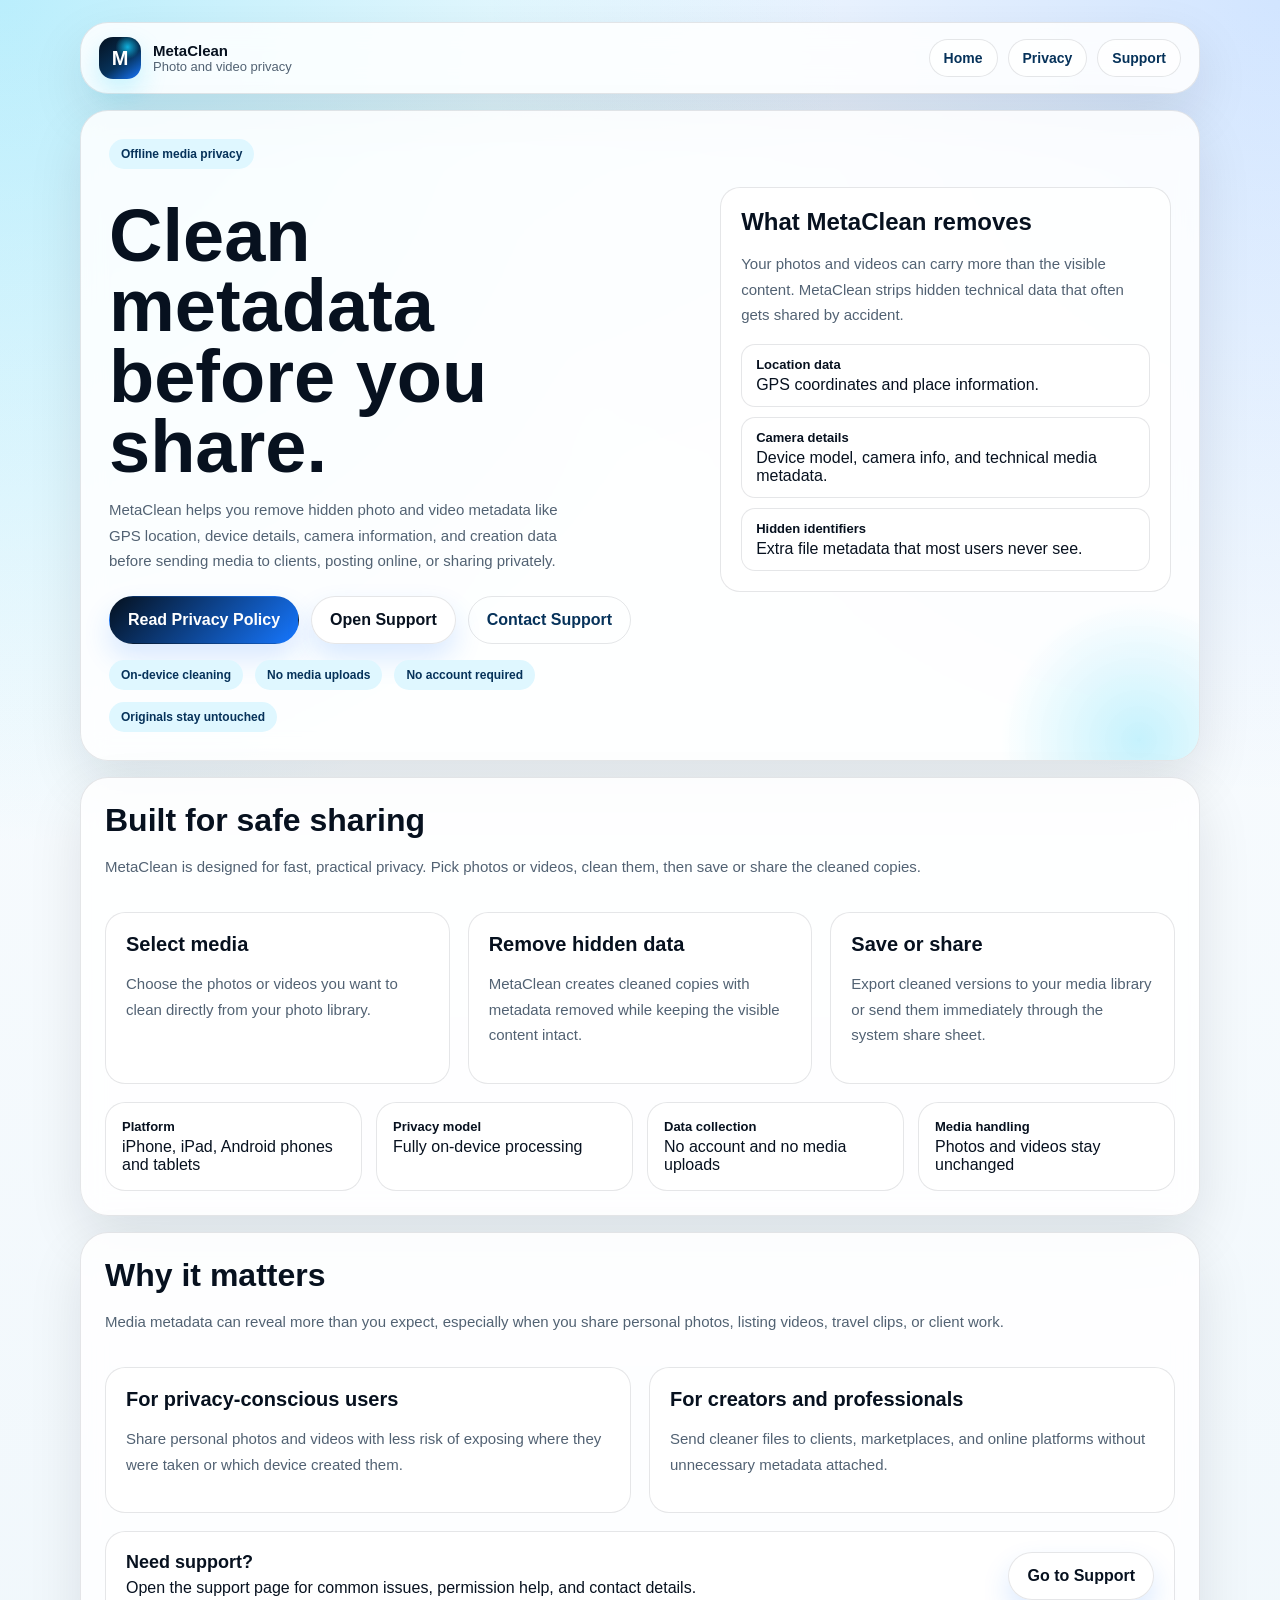
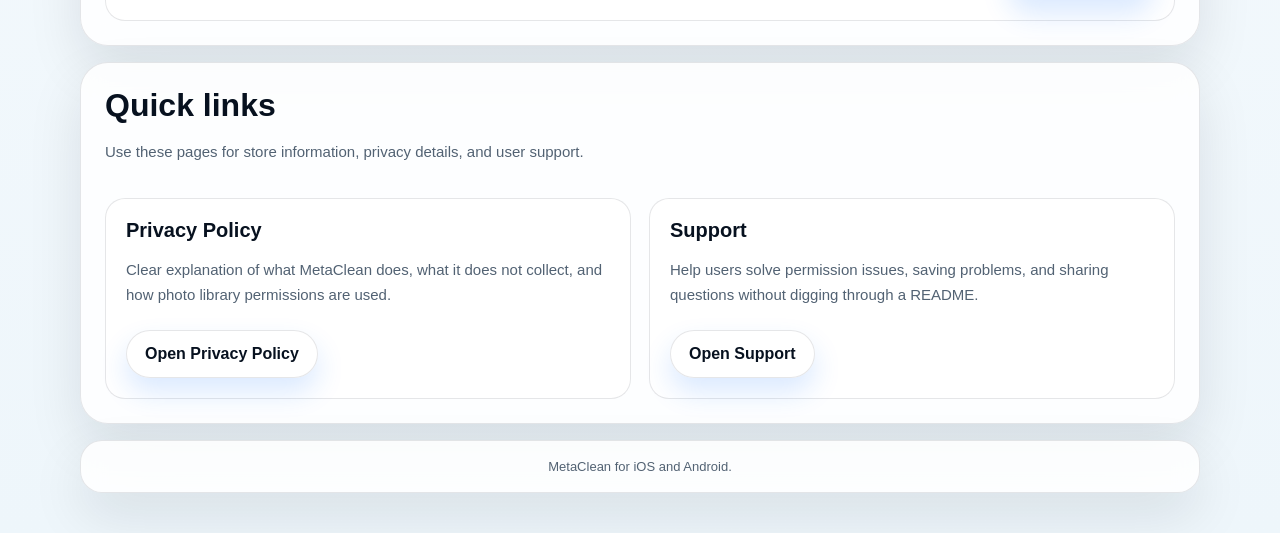
==== commit 4345ecb4: "Align public pages with Android release" ====
--- a/index.html
+++ b/index.html
@@ -5,7 +5,7 @@
   <meta name="viewport" content="width=device-width, initial-scale=1">
   <title>MetaClean | Clean Metadata. Keep Privacy.</title>
   <meta name="description" content="MetaClean for iOS and Android removes hidden photo and video metadata like GPS location, device details, camera information, and creation data before you share.">
-  <meta name="keywords" content="photo metadata remover iphone, video metadata remover ios, remove exif ios, gps remover photos, privacy photo app, clean metadata, metaclean">
+  <meta name="keywords" content="photo metadata remover, video metadata remover, remove exif, gps location remover, Android privacy app, iPhone privacy app, clean metadata, metaclean">
   <meta name="robots" content="index,follow">
   <meta property="og:type" content="website">
   <meta property="og:title" content="MetaClean | Clean Metadata. Keep Privacy.">
@@ -33,7 +33,7 @@
         "Remove device and camera details",
         "Create cleaned copies while keeping originals unchanged",
         "Share or save cleaned photos and videos",
-        "Works fully offline"
+        "On-device photo and video cleaning"
       ]
     }
   </script>
@@ -68,7 +68,7 @@
           <div class="actions">
             <a class="button" href="privacy.html">Read Privacy Policy</a>
             <a class="button secondary" href="support.html">Open Support</a>
-            <a class="button ghost" href="https://apps.apple.com/us/app/metaclean-photo-privacy/id6758521423">View on the App Store</a>
+            <a class="button ghost" href="mailto:gokce8535@gmail.com">Contact Support</a>
           </div>
           <div class="chips">
             <span class="pill">On-device cleaning</span>
@@ -171,7 +171,7 @@
       <div class="section-head">
         <div>
           <h2>Quick links</h2>
-          <p>Use these pages for App Store submission and user support.</p>
+          <p>Use these pages for store information, privacy details, and user support.</p>
         </div>
       </div>
       <div class="grid-2">
